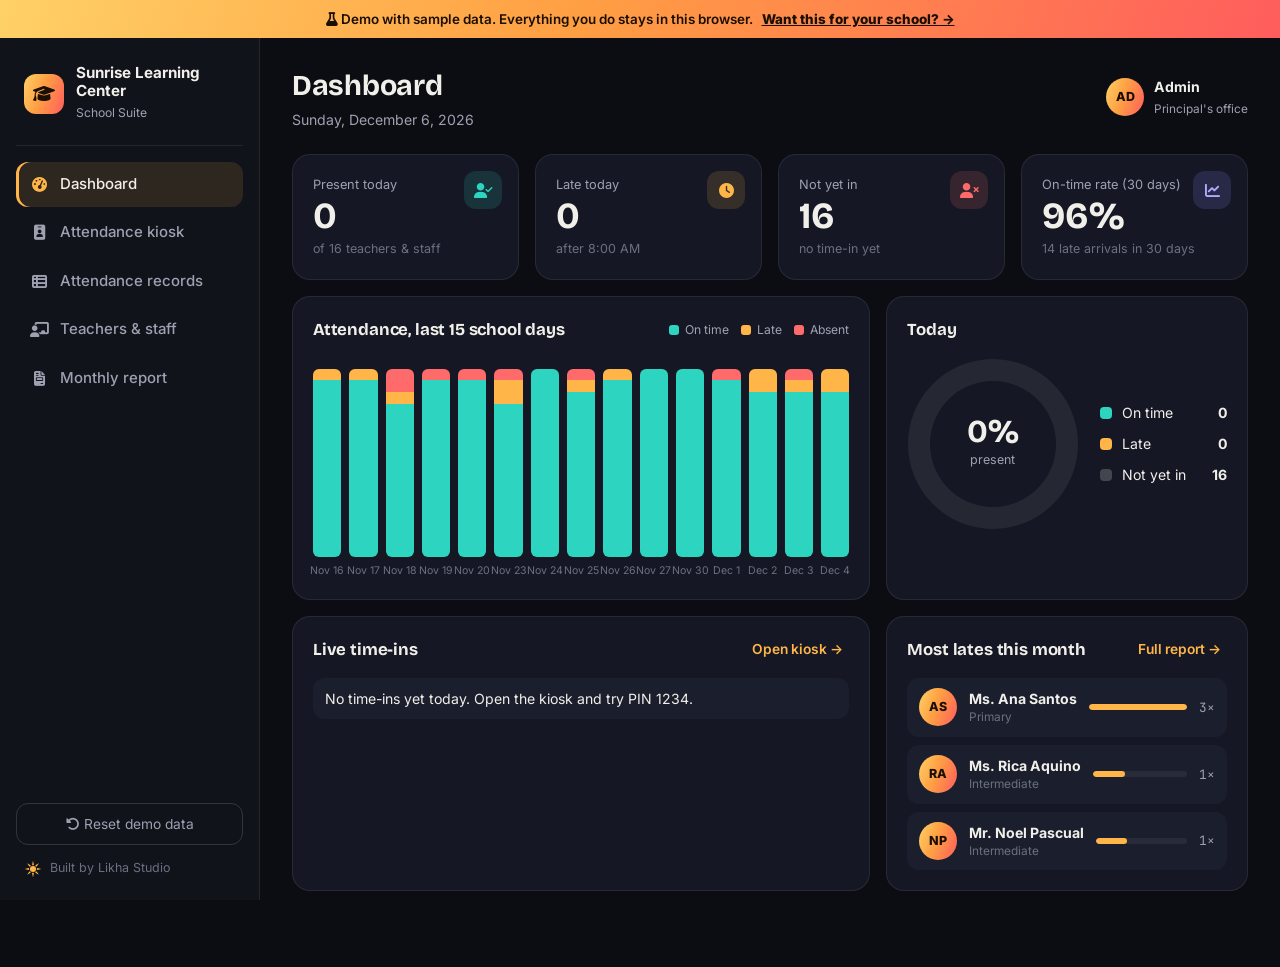
==== demo/school.html @ 0776a75b "Likha Studio: agency site, live demos, School Suite demo, Kapitan Co-Authored-By: Claude Opus 5.5 <n" ====
<!doctype html>
<html lang="en">
<head>
  <meta charset="utf-8">
  <meta name="viewport" content="width=device-width, initial-scale=1">
  <title>School Suite Demo — Likha Studio</title>
  <meta name="description" content="Try a school management demo: PIN attendance kiosk, live dashboard, attendance records, teacher list and monthly reports with Excel export.">
  <meta name="theme-color" content="#0b0d13">
  <link rel="icon" href="../assets/logo.svg" type="image/svg+xml">
  <link rel="preconnect" href="https://fonts.googleapis.com">
  <link rel="preconnect" href="https://fonts.gstatic.com" crossorigin>
  <link href="https://fonts.googleapis.com/css2?family=Bricolage+Grotesque:opsz,wght@12..96,600;12..96,800&family=Inter:wght@400;500;600;700&family=JetBrains+Mono:wght@500&display=swap" rel="stylesheet">
  <link rel="stylesheet" href="https://cdnjs.cloudflare.com/ajax/libs/font-awesome/6.5.2/css/all.min.css">
  <link rel="stylesheet" href="school.css">
</head>
<body>
  <div class="demo-banner"><i class="fa-solid fa-flask"></i> Demo with sample data. Everything you do stays in this browser. <a href="../#contact">Want this for your school? →</a></div>
  <div class="app">
    <aside class="side" id="side">
      <div class="brand"><span class="crest"><i class="fa-solid fa-graduation-cap"></i></span><div><b>Sunrise Learning Center</b><small>School Suite</small></div></div>
      <nav class="menu" id="menu">
        <button data-view="dash" class="on"><i class="fa-solid fa-gauge-high"></i>Dashboard</button>
        <button data-view="kiosk"><i class="fa-solid fa-id-badge"></i>Attendance kiosk</button>
        <button data-view="records"><i class="fa-solid fa-table-list"></i>Attendance records</button>
        <button data-view="people"><i class="fa-solid fa-chalkboard-user"></i>Teachers &amp; staff</button>
        <button data-view="reports"><i class="fa-solid fa-file-invoice"></i>Monthly report</button>
      </nav>
      <div class="side-foot">
        <button class="ghost-btn" id="resetDemo"><i class="fa-solid fa-rotate-left"></i> Reset demo data</button>
        <a class="made" href="../"><svg viewBox="0 0 100 100" width="18" height="18"><g fill="#ffb547"><circle cx="50" cy="50" r="17"/><path d="M50 4 L55 26 L50 30 L45 26 Z" id="r"/><use href="#r" transform="rotate(45 50 50)"/><use href="#r" transform="rotate(90 50 50)"/><use href="#r" transform="rotate(135 50 50)"/><use href="#r" transform="rotate(180 50 50)"/><use href="#r" transform="rotate(225 50 50)"/><use href="#r" transform="rotate(270 50 50)"/><use href="#r" transform="rotate(315 50 50)"/></g></svg> Built by Likha Studio</a>
      </div>
    </aside>

    <main class="main">
      <header class="top">
        <button class="menu-btn" id="menuBtn" aria-label="Menu"><i class="fa-solid fa-bars"></i></button>
        <div><h1 id="viewTitle">Dashboard</h1><p id="today"></p></div>
        <div class="who"><span class="av">AD</span><div><b>Admin</b><small>Principal's office</small></div></div>
      </header>

      <!-- DASHBOARD -->
      <section class="view on" data-view="dash">
        <div class="kpis">
          <div class="kpi"><i class="fa-solid fa-user-check k1"></i><small>Present today</small><b id="kPresent">0</b><span id="kPresentSub"></span></div>
          <div class="kpi"><i class="fa-solid fa-clock k2"></i><small>Late today</small><b id="kLate">0</b><span>after 8:00 AM</span></div>
          <div class="kpi"><i class="fa-solid fa-user-xmark k3"></i><small>Not yet in</small><b id="kAbsent">0</b><span>no time-in yet</span></div>
          <div class="kpi"><i class="fa-solid fa-chart-line k4"></i><small>On-time rate (30 days)</small><b id="kRate">0%</b><span id="kRateSub"></span></div>
        </div>
        <div class="grid2">
          <div class="card">
            <div class="card-h"><h3>Attendance, last 15 school days</h3><span class="legend"><i class="c-on"></i>On time <i class="c-late"></i>Late <i class="c-abs"></i>Absent</span></div>
            <div class="bars" id="trend"></div>
          </div>
          <div class="card">
            <div class="card-h"><h3>Today</h3></div>
            <div class="donut-wrap"><div class="donut" id="donut"><div><b id="donutPct">0%</b><small>present</small></div></div>
              <ul class="donut-legend" id="donutLegend"></ul></div>
          </div>
        </div>
        <div class="grid2">
          <div class="card">
            <div class="card-h"><h3>Live time-ins</h3><button class="link-btn" data-go="kiosk">Open kiosk →</button></div>
            <ul class="feed" id="feed"></ul>
          </div>
          <div class="card">
            <div class="card-h"><h3>Most lates this month</h3><button class="link-btn" data-go="reports">Full report →</button></div>
            <ul class="rank" id="rank"></ul>
          </div>
        </div>
      </section>

      <!-- KIOSK -->
      <section class="view" data-view="kiosk">
        <div class="kiosk-wrap">
          <div class="kiosk">
            <div class="k-head"><span class="crest"><i class="fa-solid fa-graduation-cap"></i></span><div><b>Sunrise Learning Center</b><small>Teacher attendance</small></div></div>
            <div class="k-time" id="kTime">--:--</div>
            <div class="k-date" id="kDate"></div>
            <div class="k-msg" id="kMsg">Enter your 4-digit PIN</div>
            <div class="k-dots" id="kDots"><i></i><i></i><i></i><i></i></div>
            <div class="k-pad" id="kPad"></div>
          </div>
          <div class="card pins">
            <h3><i class="fa-solid fa-key"></i> Demo PINs</h3>
            <p>Tap a PIN on the keypad. The first tap is <b>time in</b>, the next one is <b>time out</b>. Check the Dashboard after.</p>
            <ul id="pinList"></ul>
          </div>
        </div>
      </section>

      <!-- RECORDS -->
      <section class="view" data-view="records">
        <div class="card">
          <div class="toolbar">
            <label><span>From</span><input type="date" id="fFrom"></label>
            <label><span>To</span><input type="date" id="fTo"></label>
            <label><span>Teacher</span><select id="fWho"><option value="">Everyone</option></select></label>
            <label><span>Status</span><select id="fStatus"><option value="">All</option><option>On time</option><option>Late</option><option>Absent</option></select></label>
            <button class="btn" id="exportRecords"><i class="fa-solid fa-file-excel"></i> Export to Excel</button>
          </div>
          <div class="table-wrap"><table><thead><tr><th>Date</th><th>Teacher</th><th>Department</th><th>Time in</th><th>Time out</th><th>Hours</th><th>Status</th></tr></thead><tbody id="recBody"></tbody></table></div>
          <p class="count" id="recCount"></p>
        </div>
      </section>

      <!-- PEOPLE -->
      <section class="view" data-view="people">
        <div class="card">
          <div class="toolbar">
            <label class="grow"><span>Search</span><input id="pSearch" placeholder="Name or department…"></label>
            <button class="btn" id="addPerson"><i class="fa-solid fa-user-plus"></i> Add teacher</button>
          </div>
          <div class="people" id="people"></div>
        </div>
      </section>

      <!-- REPORTS -->
      <section class="view" data-view="reports">
        <div class="card">
          <div class="toolbar">
            <label><span>Month</span><select id="rMonth"></select></label>
            <button class="btn" id="exportReport"><i class="fa-solid fa-file-excel"></i> Export to Excel</button>
          </div>
          <div class="table-wrap"><table><thead><tr><th>Teacher</th><th>Days present</th><th>Lates</th><th>Absences</th><th>Total hours</th><th>Avg. time in</th><th>On-time rate</th></tr></thead><tbody id="repBody"></tbody></table></div>
          <p class="count">Hours are computed from each time-in and time-out. Ready to hand to payroll.</p>
        </div>
      </section>
    </main>
  </div>

  <div class="modal" id="modal" hidden>
    <form class="modal-box" id="personForm">
      <h3>Add a teacher</h3>
      <label>Full name<input name="name" required placeholder="e.g. Ms. Liza Domingo"></label>
      <label>Department<select name="dept"><option>Preschool</option><option>Primary</option><option>Intermediate</option><option>Junior High</option><option>Admin</option></select></label>
      <label>4-digit PIN<input name="pin" required pattern="\d{4}" maxlength="4" inputmode="numeric" placeholder="e.g. 4321"></label>
      <p class="err" id="pinErr"></p>
      <div class="row"><button type="button" class="ghost-btn" id="cancelPerson">Cancel</button><button class="btn">Save teacher</button></div>
    </form>
  </div>
  <div class="toast" id="toast"></div>

  <script src="school.js"></script>
  <script src="../kapitan-kb.js"></script>
  <script src="https://garciaralphlawrence-svg.github.io/AI-Analytics-Studio/widget/kapitan.js" data-site="likha" data-api="none" defer></script>
</body>
</html>
---- demo/school.css ----
:root {
  --bg: #0b0d13; --panel: #11131b; --card: #151824; --card-2: #1b1f2d; --line: rgba(255,255,255,.08); --line-2: rgba(255,255,255,.14);
  --text: #f1efe9; --muted: #9da1b0; --dim: #6b6f80;
  --sun: #ffb547; --teal: #2dd4bf; --coral: #ff6b6b; --violet: #8b7bff;
  --grad: linear-gradient(110deg, #ffd166, #ff9f43 45%, #ff5d5d);
  --ease: cubic-bezier(.2,.8,.2,1);
}
* { box-sizing: border-box; }
html, body { overflow-x: clip; }
body { margin: 0; background: var(--bg); color: var(--text); font: 15px/1.5 'Inter', system-ui, sans-serif; -webkit-font-smoothing: antialiased; }
button, input, select { font: inherit; color: inherit; }
a { color: inherit; }
h1, h3 { font-family: 'Bricolage Grotesque', 'Inter', sans-serif; margin: 0; letter-spacing: -.01em; }
.demo-banner { position: sticky; top: 0; z-index: 30; padding: 9px 16px; text-align: center; font-size: .84rem; background: var(--grad); color: #1a0f02; font-weight: 600; }
.demo-banner a { font-weight: 800; margin-left: 6px; }
.app { display: grid; grid-template-columns: 260px 1fr; min-height: calc(100vh - 38px); }
.side { position: sticky; top: 38px; height: calc(100vh - 38px); display: flex; flex-direction: column; padding: 22px 16px; background: var(--panel); border-right: 1px solid var(--line); }
.brand { display: flex; gap: 12px; align-items: center; padding: 4px 8px 22px; border-bottom: 1px solid var(--line); margin-bottom: 16px; }
.brand b { display: block; font-size: .95rem; line-height: 1.2; } .brand small { color: var(--muted); font-size: .76rem; }
.crest { width: 40px; height: 40px; flex: none; border-radius: 12px; display: grid; place-items: center; background: var(--grad); color: #1a0f02; font-size: 1.1rem; }
.menu { display: grid; gap: 4px; }
.menu button { display: flex; align-items: center; gap: 12px; padding: 11px 14px; border: 0; border-radius: 12px; background: transparent; color: var(--muted); cursor: pointer; text-align: left; font-weight: 500; transition: background .25s, color .25s; }
.menu button i { width: 18px; text-align: center; }
.menu button:hover { background: rgba(255,255,255,.04); color: var(--text); }
.menu button.on { background: rgba(255,181,71,.12); color: var(--text); box-shadow: inset 3px 0 0 var(--sun); }
.menu button.on i { color: var(--sun); }
.side-foot { margin-top: auto; display: grid; gap: 14px; }
.made { display: flex; align-items: center; gap: 8px; font-size: .78rem; color: var(--dim); text-decoration: none; padding: 0 8px; }
.ghost-btn { padding: 10px 14px; border-radius: 12px; border: 1px solid var(--line-2); background: transparent; cursor: pointer; font-size: .86rem; color: var(--muted); }
.ghost-btn:hover { color: var(--text); border-color: var(--sun); }
.btn { display: inline-flex; align-items: center; gap: 8px; padding: 11px 18px; border-radius: 12px; border: 0; background: var(--grad); color: #1a0f02; font-weight: 700; cursor: pointer; white-space: nowrap; transition: transform .25s var(--ease), box-shadow .25s; }
.btn:hover { transform: translateY(-1px); box-shadow: 0 10px 24px -10px rgba(255,159,67,.8); }
.main { padding: 26px 32px 60px; min-width: 0; }
.top { display: flex; align-items: center; gap: 16px; margin-bottom: 24px; }
.top h1 { font-size: 1.8rem; } .top p { margin: 2px 0 0; color: var(--muted); font-size: .88rem; }
.who { margin-left: auto; display: flex; gap: 10px; align-items: center; }
.who b { display: block; font-size: .88rem; } .who small { color: var(--muted); font-size: .74rem; }
.av { width: 38px; height: 38px; border-radius: 50%; display: grid; place-items: center; flex: none; font-size: .78rem; font-weight: 800; color: #1a0f02; background: var(--grad); }
.menu-btn { display: none; width: 42px; height: 42px; border-radius: 12px; border: 1px solid var(--line-2); background: transparent; cursor: pointer; }
.view { display: none; }
.view.on { display: block; animation: vIn .5s var(--ease); }
@keyframes vIn { from { opacity: 0; transform: translateY(14px); } }
.card { background: var(--card); border: 1px solid var(--line); border-radius: 18px; padding: 20px; min-width: 0; }
.card-h { display: flex; align-items: center; justify-content: space-between; gap: 12px; margin-bottom: 16px; flex-wrap: wrap; }
.card-h h3 { font-size: 1.05rem; }
.link-btn { border: 0; background: none; color: var(--sun); cursor: pointer; font-weight: 600; font-size: .86rem; }
.kpis { display: grid; grid-template-columns: repeat(4, 1fr); gap: 16px; margin-bottom: 16px; }
.kpi { position: relative; padding: 20px; border-radius: 18px; background: var(--card); border: 1px solid var(--line); overflow: hidden; }
.kpi > i { position: absolute; right: 16px; top: 16px; width: 38px; height: 38px; border-radius: 12px; display: grid; place-items: center; }
.k1 { background: rgba(45,212,191,.14); color: var(--teal); } .k2 { background: rgba(255,181,71,.14); color: var(--sun); } .k3 { background: rgba(255,107,107,.14); color: var(--coral); } .k4 { background: rgba(139,123,255,.16); color: #b3a9ff; }
.kpi small { color: var(--muted); font-size: .8rem; }
.kpi b { display: block; font-family: 'Bricolage Grotesque', sans-serif; font-size: 2.3rem; line-height: 1.15; }
.kpi span { color: var(--dim); font-size: .78rem; }
.grid2 { display: grid; grid-template-columns: 1.6fr 1fr; gap: 16px; margin-bottom: 16px; }
.legend { display: flex; gap: 12px; align-items: center; font-size: .76rem; color: var(--muted); }
.legend i { width: 10px; height: 10px; border-radius: 3px; display: inline-block; margin-right: -6px; }
.c-on { background: var(--teal); } .c-late { background: var(--sun); } .c-abs { background: var(--coral); }
.bars { display: flex; align-items: flex-end; gap: 8px; height: 220px; padding-top: 10px; }
.bars .col { flex: 1; display: flex; flex-direction: column; align-items: center; gap: 6px; height: 100%; min-width: 0; }
.bars .stackbar { flex: 1; width: 100%; max-width: 34px; display: flex; flex-direction: column-reverse; border-radius: 6px; overflow: hidden; background: rgba(255,255,255,.03); }
.bars .stackbar i { display: block; height: 0; transition: height 1s var(--ease); }
.bars small { font-size: .66rem; color: var(--dim); white-space: nowrap; }
.donut-wrap { display: flex; align-items: center; gap: 22px; flex-wrap: wrap; justify-content: center; }
.donut { width: 170px; height: 170px; border-radius: 50%; display: grid; place-items: center; position: relative; background: conic-gradient(var(--teal) 0 0%, rgba(255,255,255,.06) 0); transition: background 1s; }
.donut::after { content: ""; position: absolute; inset: 22px; border-radius: 50%; background: var(--card); }
.donut > div { position: relative; z-index: 1; text-align: center; }
.donut b { display: block; font-family: 'Bricolage Grotesque', sans-serif; font-size: 2rem; line-height: 1; }
.donut small { color: var(--muted); font-size: .78rem; }
.donut-legend { list-style: none; padding: 0; margin: 0; display: grid; gap: 10px; font-size: .88rem; }
.donut-legend li { display: flex; align-items: center; gap: 10px; }
.donut-legend i { width: 12px; height: 12px; border-radius: 4px; }
.donut-legend b { margin-left: auto; padding-left: 16px; }
.feed, .rank { list-style: none; margin: 0; padding: 0; display: grid; gap: 8px; max-height: 300px; overflow: auto; }
.feed li, .rank li { display: flex; align-items: center; gap: 12px; padding: 10px 12px; border-radius: 12px; background: var(--card-2); font-size: .88rem; }
.feed li.new { animation: flash 1.6s var(--ease); }
@keyframes flash { 0% { background: rgba(255,181,71,.3); transform: translateX(-10px); } 100% { background: var(--card-2); } }
.feed .t, .rank .n { margin-left: auto; font-family: 'JetBrains Mono', monospace; font-size: .8rem; color: var(--muted); }
.feed small, .rank small { display: block; color: var(--dim); font-size: .74rem; }
.pill { display: inline-block; padding: 3px 10px; border-radius: 999px; font-size: .72rem; font-weight: 700; white-space: nowrap; }
.pill.on { background: rgba(45,212,191,.14); color: var(--teal); } .pill.late { background: rgba(255,181,71,.15); color: var(--sun); } .pill.abs { background: rgba(255,107,107,.15); color: var(--coral); } .pill.out { background: rgba(139,123,255,.16); color: #b3a9ff; }
.rank .bar { flex: 1; height: 6px; border-radius: 3px; background: rgba(255,255,255,.06); overflow: hidden; max-width: 120px; }
.rank .bar i { display: block; height: 100%; background: var(--sun); border-radius: 3px; }

/* kiosk */
.kiosk-wrap { display: grid; grid-template-columns: minmax(0, 420px) 1fr; gap: 20px; align-items: start; }
.kiosk { padding: 26px; border-radius: 28px; text-align: center; background: linear-gradient(180deg, #1a1d2a, #10121a); border: 1px solid var(--line-2); box-shadow: 0 40px 80px -40px rgba(0,0,0,.9); }
.k-head { display: flex; gap: 12px; align-items: center; justify-content: center; text-align: left; margin-bottom: 18px; }
.k-head b { display: block; } .k-head small { color: var(--muted); font-size: .78rem; }
.k-time { font-family: 'Bricolage Grotesque', sans-serif; font-size: 3.4rem; font-weight: 800; line-height: 1; letter-spacing: -.02em; }
.k-date { color: var(--muted); font-size: .9rem; margin: 6px 0 18px; }
.k-msg { min-height: 1.6em; font-weight: 600; transition: color .3s; }
.k-msg.ok { color: var(--teal); } .k-msg.late { color: var(--sun); } .k-msg.bad { color: var(--coral); }
.k-dots { display: flex; justify-content: center; gap: 16px; margin: 14px 0 20px; }
.k-dots i { width: 16px; height: 16px; border-radius: 50%; border: 2px solid var(--line-2); transition: all .2s; }
.k-dots i.f { background: var(--sun); border-color: var(--sun); transform: scale(1.1); }
.k-dots.shake { animation: shake .45s; }
@keyframes shake { 20%, 60% { transform: translateX(-9px); } 40%, 80% { transform: translateX(9px); } }
.k-pad { display: grid; grid-template-columns: repeat(3, 1fr); gap: 12px; }
.k-pad button { height: 62px; border-radius: 16px; border: 1px solid var(--line); background: #1d2131; font-size: 1.4rem; font-weight: 600; cursor: pointer; transition: background .2s, transform .1s; }
.k-pad button:hover { background: #262b3e; }
.k-pad button:active { transform: scale(.94); background: rgba(255,181,71,.25); }
.k-pad .fn { font-size: .9rem; color: var(--muted); }
.pins h3 { font-size: 1.1rem; margin-bottom: 8px; } .pins h3 i { color: var(--sun); }
.pins p { color: var(--muted); font-size: .9rem; margin: 0 0 14px; }
.pins ul { list-style: none; padding: 0; margin: 0; display: grid; grid-template-columns: repeat(auto-fill, minmax(200px, 1fr)); gap: 8px; }
.pins li { display: flex; align-items: center; gap: 10px; padding: 10px 12px; border-radius: 12px; background: var(--card-2); font-size: .86rem; cursor: pointer; transition: background .2s; }
.pins li:hover { background: #242838; }
.pins code { margin-left: auto; font-family: 'JetBrains Mono', monospace; color: var(--sun); }
.pins .state { font-size: .7rem; }

/* tables */
.toolbar { display: flex; flex-wrap: wrap; gap: 12px; align-items: flex-end; margin-bottom: 16px; }
.toolbar label { display: grid; gap: 4px; font-size: .74rem; color: var(--muted); font-weight: 600; }
.toolbar label.grow { flex: 1; min-width: 200px; }
.toolbar input, .toolbar select { padding: 9px 12px; border-radius: 10px; border: 1px solid var(--line-2); background: var(--bg); color-scheme: dark; font-size: .88rem; }
.toolbar .btn { margin-left: auto; }
.table-wrap { overflow: auto; border-radius: 12px; border: 1px solid var(--line); max-height: 560px; }
table { width: 100%; border-collapse: collapse; font-size: .86rem; }
th { position: sticky; top: 0; z-index: 1; text-align: left; padding: 11px 14px; background: var(--card-2); color: var(--muted); font-weight: 600; font-size: .76rem; text-transform: uppercase; letter-spacing: .04em; white-space: nowrap; }
td { padding: 10px 14px; border-top: 1px solid var(--line); white-space: nowrap; }
tbody tr:hover { background: rgba(255,255,255,.025); }
td.mono { font-family: 'JetBrains Mono', monospace; font-size: .8rem; }
.count { color: var(--dim); font-size: .8rem; margin: 12px 0 0; }
.rate { display: flex; align-items: center; gap: 8px; } .rate .bar { width: 70px; height: 6px; border-radius: 3px; background: rgba(255,255,255,.07); overflow: hidden; } .rate .bar i { display: block; height: 100%; background: var(--teal); }

/* people */
.people { display: grid; grid-template-columns: repeat(auto-fill, minmax(240px, 1fr)); gap: 12px; }
.person { display: flex; gap: 12px; align-items: center; padding: 14px; border-radius: 14px; background: var(--card-2); border: 1px solid var(--line); animation: vIn .4s var(--ease); }
.person b { display: block; font-size: .92rem; } .person small { color: var(--muted); font-size: .78rem; }
.person .pin { margin-left: auto; text-align: right; font-size: .72rem; color: var(--dim); }
.person .pin code { display: block; font-family: 'JetBrains Mono', monospace; color: var(--sun); font-size: .85rem; }

/* modal + toast */
.modal { position: fixed; inset: 0; z-index: 50; display: grid; place-items: center; padding: 16px; background: rgba(0,0,0,.6); backdrop-filter: blur(6px); }
.modal[hidden] { display: none; }
.modal-box { width: min(420px, 100%); padding: 26px; border-radius: 20px; background: var(--card); border: 1px solid var(--line-2); display: grid; gap: 14px; animation: vIn .4s var(--ease); }
.modal-box label { display: grid; gap: 6px; font-size: .84rem; font-weight: 600; color: var(--muted); }
.modal-box input, .modal-box select { padding: 11px 13px; border-radius: 10px; border: 1px solid var(--line-2); background: var(--bg); color-scheme: dark; }
.modal-box .row { display: flex; justify-content: flex-end; gap: 10px; }
.err { color: var(--coral); font-size: .82rem; margin: 0; min-height: 1em; }
.toast { position: fixed; left: 50%; bottom: 28px; z-index: 60; translate: -50% 0; padding: 12px 20px; border-radius: 14px; background: #1f2333; border: 1px solid var(--line-2); font-size: .9rem; box-shadow: 0 20px 40px -20px #000; opacity: 0; transform: translateY(20px); transition: all .4s var(--ease); pointer-events: none; }
.toast.show { opacity: 1; transform: none; }

@media (max-width: 1100px) { .kpis { grid-template-columns: 1fr 1fr; } .grid2 { grid-template-columns: 1fr; } }
@media (max-width: 860px) {
  .app { grid-template-columns: 1fr; }
  .side { position: fixed; z-index: 40; left: 0; top: 0; height: 100vh; width: 270px; transform: translateX(-100%); transition: transform .4s var(--ease); }
  .side.open { transform: none; box-shadow: 20px 0 60px rgba(0,0,0,.7); }
  .menu-btn { display: grid; place-items: center; }
  .main { padding: 18px 16px 60px; }
  .who div { display: none; }
  .kiosk-wrap { grid-template-columns: 1fr; }
  .top h1 { font-size: 1.4rem; }
  .toolbar .btn { margin-left: 0; }
}
@media (max-width: 480px) { .kpi b { font-size: 1.8rem; } .kpi { padding: 16px; } .kiosk { padding: 20px 16px; } .k-time { font-size: 2.8rem; } .demo-banner a { display: block; margin: 2px 0 0; } }
.kpi small { display: block; padding-right: 46px; }
@media (max-width: 860px) {
  .bars { gap: 4px; }
  .bars small { visibility: hidden; }
  .bars .col:nth-child(4n+1) small, .bars .col:last-child small { visibility: visible; font-size: .6rem; }
}
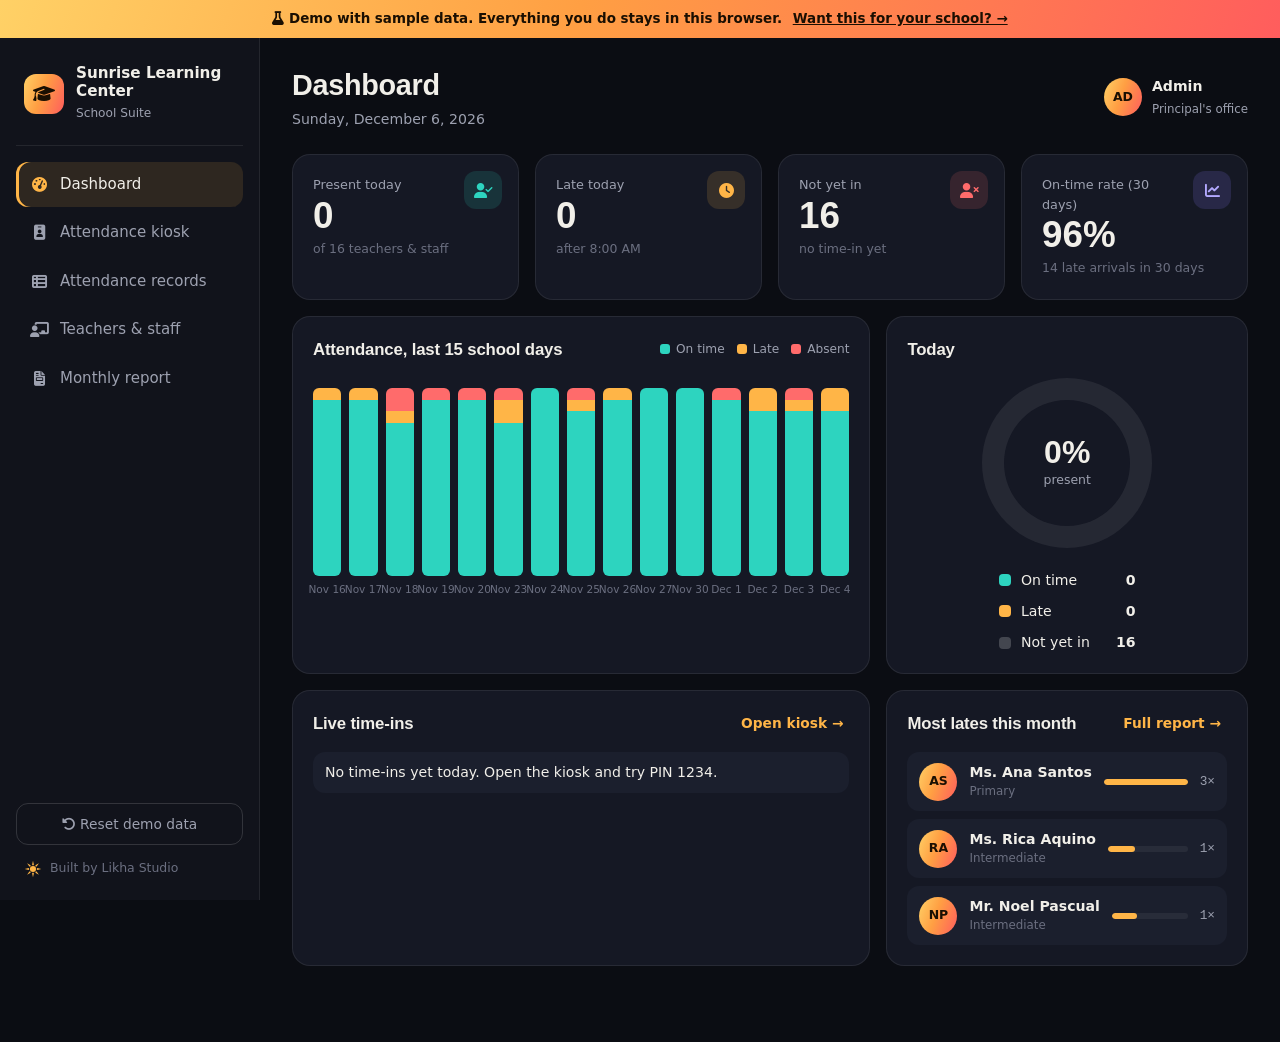
==== commit 3c036529: "Redesign: clean light layout, all services incl. automation, ready-made tools, no pricing, portfolio" ====
--- a/demo/school.html
+++ b/demo/school.html
@@ -2,6 +2,8 @@
 <html lang="en">
 <head>
   <meta charset="utf-8">
+  <meta http-equiv="Content-Security-Policy" content="default-src 'self'; script-src 'self' https://garciaralphlawrence-svg.github.io; style-src 'self' 'unsafe-inline' https://fonts.googleapis.com https://cdnjs.cloudflare.com; font-src 'self' data: https://fonts.gstatic.com https://cdnjs.cloudflare.com; img-src 'self' data: https:; connect-src 'self' https://garciaralphlawrence-svg.github.io; object-src 'none'; base-uri 'self'; form-action 'self' mailto:">
+  <meta name="referrer" content="strict-origin-when-cross-origin">
   <meta name="viewport" content="width=device-width, initial-scale=1">
   <title>School Suite Demo — Likha Studio</title>
   <meta name="description" content="Try a school management demo: PIN attendance kiosk, live dashboard, attendance records, teacher list and monthly reports with Excel export.">
